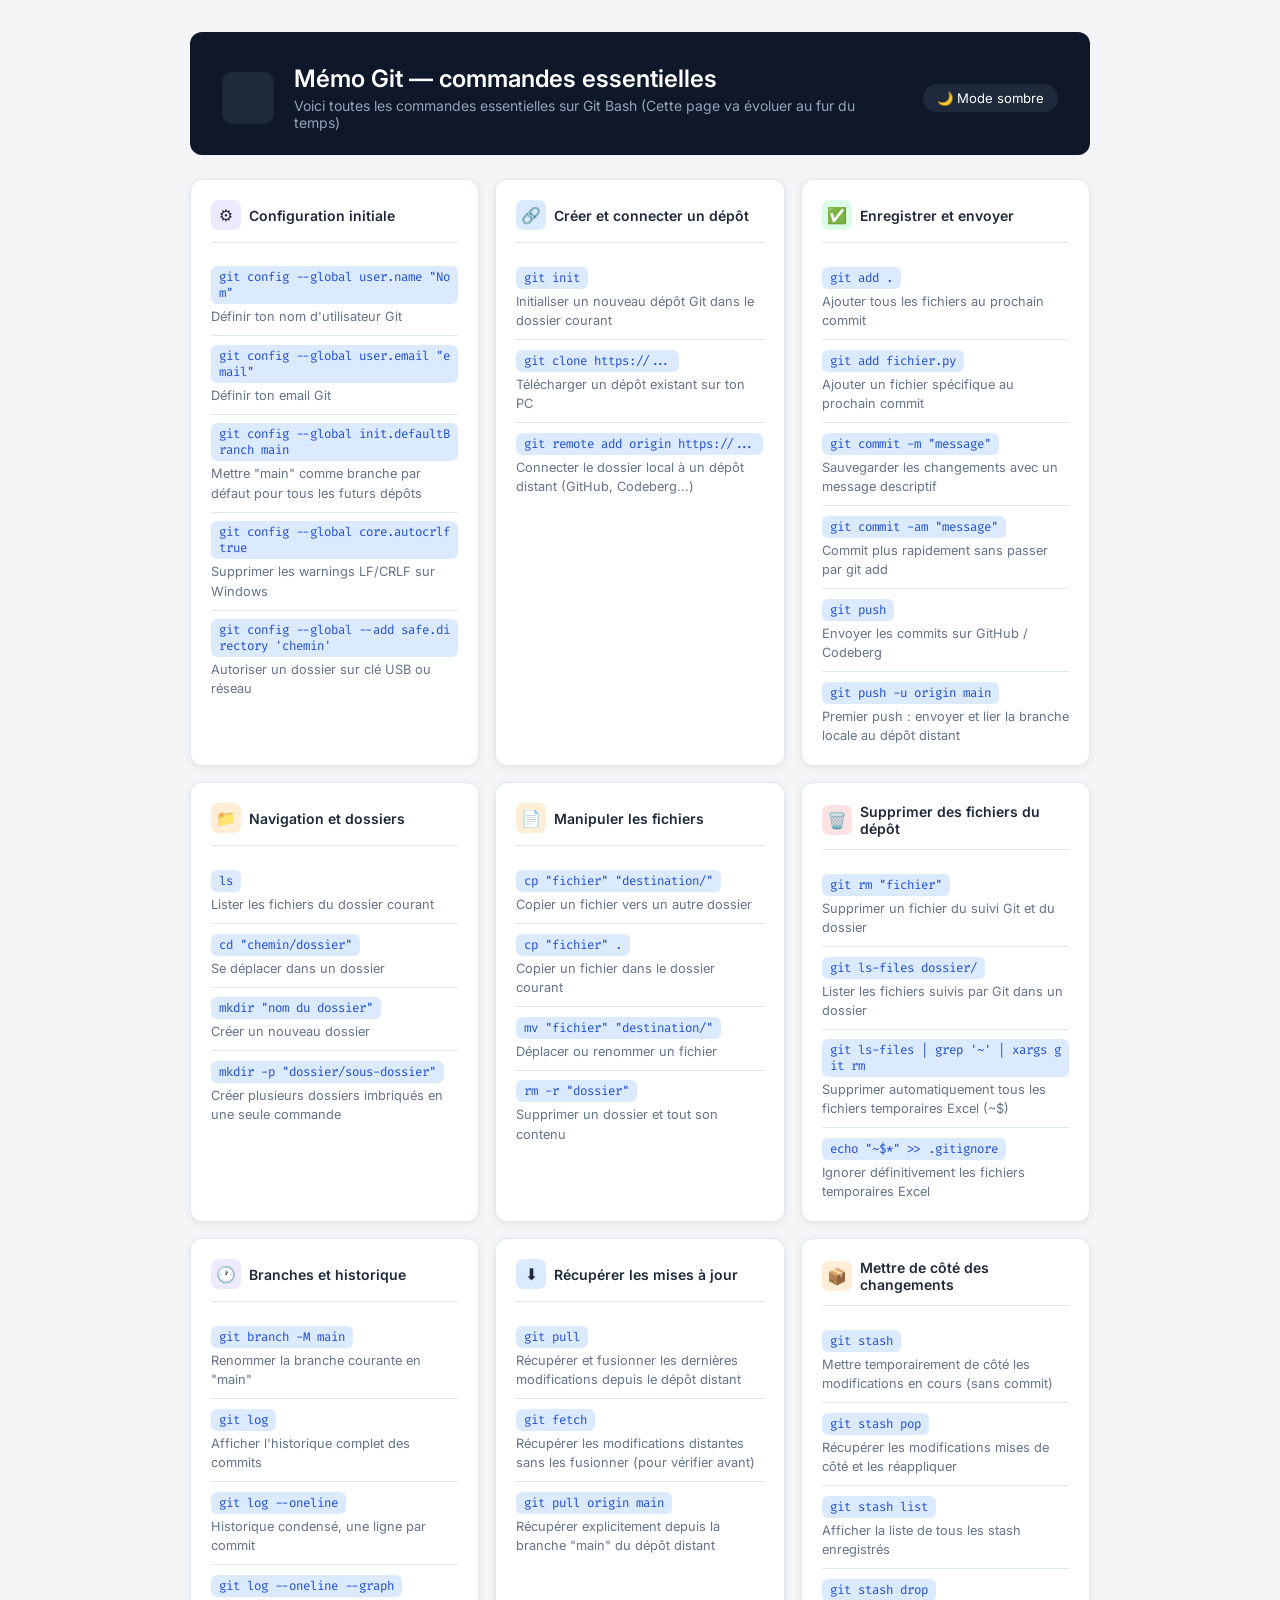
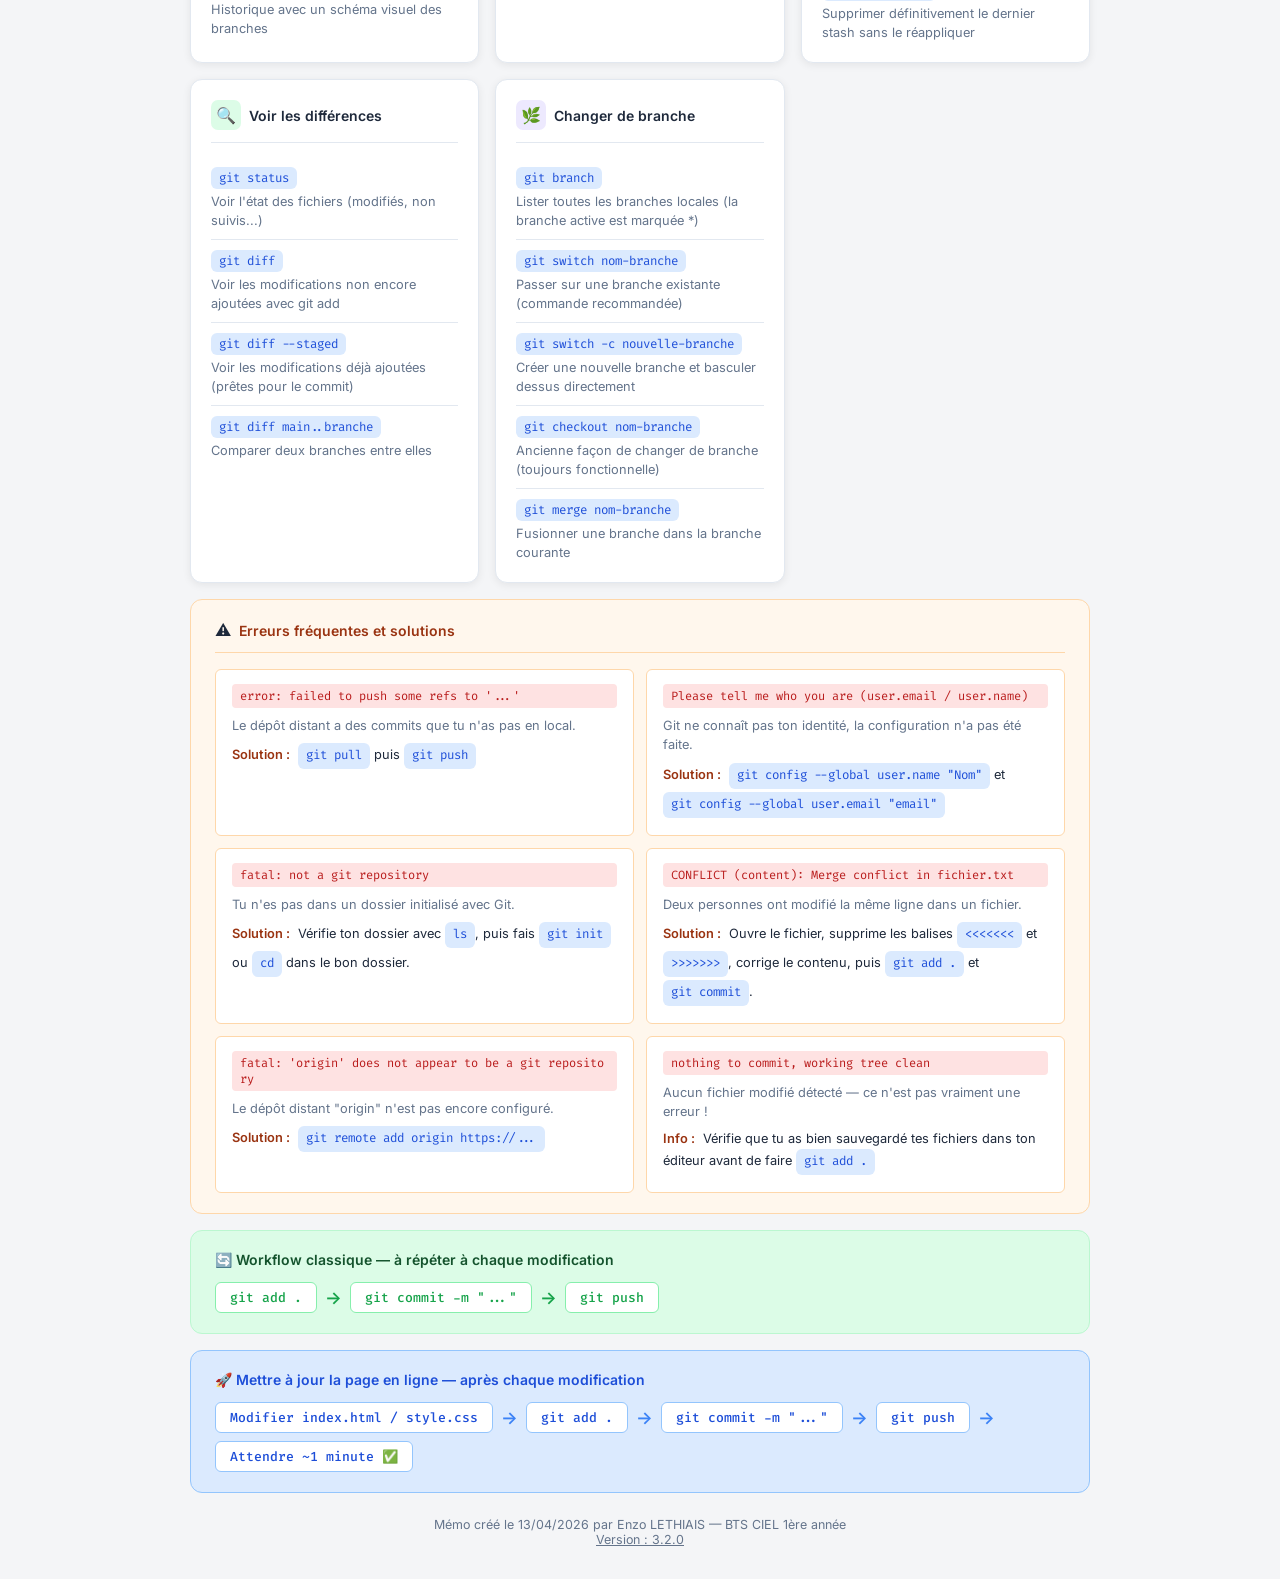
==== Dark mode incorporé/index.html @ e417e3c8 "Ajout du Dar mode et correction du bug d'affichage" ====
<!DOCTYPE html>
<html lang="fr">
<head>
  <meta charset="UTF-8" />
  <meta name="viewport" content="width=device-width, initial-scale=1.0" />
  <title>Mémo Git — Commandes essentielles</title>
  <link rel="stylesheet" href="style.css" />
  <link href="https://fonts.googleapis.com/css2?family=Inter:wght@400;600&family=Fira+Code&display=swap" rel="stylesheet">
</head>
<body>

<div class="container">

  <!-- ======================================================
      HEADER
  ======================================================= -->
  <header class="header">
    <div class="header-icon">⚙️</div>
    <div class="header-text">
      <h1>Mémo Git — commandes essentielles</h1>
      <p> Voici toutes les commandes essentielles sur Git Bash (Cette page va évoluer au fur du temps)</p>
    </div>
    <button class="dark-toggle" id="darkToggle" onclick="toggleDark()">🌙 Mode sombre</button>
  </header>


  <!-- ======================================================
       GRILLE DE CARTES
  ======================================================= -->
  <div class="grid">


    <!-- CARTE 1 : Configuration -->
    <div class="card">
      <div class="card-header">
        <div class="card-icon purple">⚙️</div>
        <h2>Configuration initiale</h2>
      </div>

      <div class="cmd-row">
        <span class="cmd">git config --global user.name "Nom"</span>
        <div class="desc">Définir ton nom d'utilisateur Git</div>
      </div>

      <div class="cmd-row">
        <span class="cmd">git config --global user.email "email"</span>
        <div class="desc">Définir ton email Git</div>
      </div>

      <div class="cmd-row">
        <span class="cmd">git config --global init.defaultBranch main</span>
        <div class="desc">Mettre "main" comme branche par défaut pour tous les futurs dépôts</div>
      </div>

      <div class="cmd-row">
        <span class="cmd">git config --global core.autocrlf true</span>
        <div class="desc">Supprimer les warnings LF/CRLF sur Windows</div>
      </div>

      <div class="cmd-row">
        <span class="cmd">git config --global --add safe.directory 'chemin'</span>
        <div class="desc">Autoriser un dossier sur clé USB ou réseau</div>
      </div>
    </div>


    <!-- CARTE 2 : Créer et connecter -->
    <div class="card">
      <div class="card-header">
        <div class="card-icon blue">🔗</div>
        <h2>Créer et connecter un dépôt</h2>
      </div>

      <div class="cmd-row">
        <span class="cmd">git init</span>
        <div class="desc">Initialiser un nouveau dépôt Git dans le dossier courant</div>
      </div>

      <div class="cmd-row">
        <span class="cmd">git clone https://...</span>
        <div class="desc">Télécharger un dépôt existant sur ton PC</div>
      </div>

      <div class="cmd-row">
        <span class="cmd">git remote add origin https://...</span>
        <div class="desc">Connecter le dossier local à un dépôt distant (GitHub, Codeberg...)</div>
      </div>
    </div>


    <!-- CARTE 3 : Enregistrer et envoyer -->
    <div class="card">
      <div class="card-header">
        <div class="card-icon green">✅</div>
        <h2>Enregistrer et envoyer</h2>
      </div>

      <div class="cmd-row">
        <span class="cmd">git add .</span>
        <div class="desc">Ajouter tous les fichiers au prochain commit</div>
      </div>

      <div class="cmd-row">
        <span class="cmd">git add fichier.py</span>
        <div class="desc">Ajouter un fichier spécifique au prochain commit</div>
      </div>

      <div class="cmd-row">
        <span class="cmd">git commit -m "message"</span>
        <div class="desc">Sauvegarder les changements avec un message descriptif</div>
      </div>

    <div class="cmd-row">
      <span class="cmd"> git commit -am "message"</span>
      <div class="desc"> Commit plus rapidement sans passer par git add</div>
    </div>

      <div class="cmd-row">
        <span class="cmd">git push</span>
        <div class="desc">Envoyer les commits sur GitHub / Codeberg</div>
      </div>

      <div class="cmd-row">
        <span class="cmd">git push -u origin main</span>
        <div class="desc">Premier push : envoyer et lier la branche locale au dépôt distant</div>
      </div>
    </div>


    <!-- CARTE 4 : Navigation et dossiers -->
    <div class="card">
  <div class="card-header">
    <div class="card-icon orange">📁</div>
    <h2>Navigation et dossiers</h2>
  </div>

  <div class="cmd-row">
    <span class="cmd">ls</span>
    <div class="desc">Lister les fichiers du dossier courant</div>
  </div>

  <div class="cmd-row">
    <span class="cmd">cd "chemin/dossier"</span>
    <div class="desc">Se déplacer dans un dossier</div>
  </div>

  <div class="cmd-row">
    <span class="cmd">mkdir "nom du dossier"</span>
    <div class="desc">Créer un nouveau dossier</div>
  </div>

  <div class="cmd-row">
    <span class="cmd">mkdir -p "dossier/sous-dossier"</span>
    <div class="desc">Créer plusieurs dossiers imbriqués en une seule commande</div>
  </div>
</div>


    <!-- CARTE 5 : Manipuler les dossier -->    
    <div class="card">
  <div class="card-header">
    <div class="card-icon orange">📄</div>
    <h2>Manipuler les fichiers</h2>
  </div>

  <div class="cmd-row">
    <span class="cmd">cp "fichier" "destination/"</span>
    <div class="desc">Copier un fichier vers un autre dossier</div>
  </div>

  <div class="cmd-row">
    <span class="cmd">cp "fichier" .</span>
    <div class="desc">Copier un fichier dans le dossier courant</div>
  </div>

  <div class="cmd-row">
    <span class="cmd">mv "fichier" "destination/"</span>
    <div class="desc">Déplacer ou renommer un fichier</div>
  </div>

  <div class="cmd-row">
    <span class="cmd">rm -r "dossier"</span>
    <div class="desc">Supprimer un dossier et tout son contenu</div>
  </div>
</div>


    <!-- CARTE 6 : Supprimer des fichiers -->
    <div class="card">
      <div class="card-header">
        <div class="card-icon red">🗑️</div>
        <h2>Supprimer des fichiers du dépôt</h2>
      </div>

      <div class="cmd-row">
        <span class="cmd">git rm "fichier"</span>
        <div class="desc">Supprimer un fichier du suivi Git et du dossier</div>
      </div>

      <div class="cmd-row">
        <span class="cmd">git ls-files dossier/</span>
        <div class="desc">Lister les fichiers suivis par Git dans un dossier</div>
      </div>

      <div class="cmd-row">
        <span class="cmd">git ls-files | grep '~' | xargs git rm</span>
        <div class="desc">Supprimer automatiquement tous les fichiers temporaires Excel (~$)</div>
      </div>

      <div class="cmd-row">
        <span class="cmd">echo "~$*" >> .gitignore</span>
        <div class="desc">Ignorer définitivement les fichiers temporaires Excel</div>
      </div>
    </div>


    <!-- CARTE 7 : Branches et historique -->
    <div class="card">
      <div class="card-header">
        <div class="card-icon purple">🕐</div>
        <h2>Branches et historique</h2>
      </div>

      <div class="cmd-row">
        <span class="cmd">git branch -M main</span>
        <div class="desc">Renommer la branche courante en "main"</div>
      </div>

      <div class="cmd-row">
        <span class="cmd">git log</span>
        <div class="desc">Afficher l'historique complet des commits</div>
      </div>

      <div class="cmd-row">
        <span class="cmd">git log --oneline</span>
        <div class="desc">Historique condensé, une ligne par commit</div>
      </div>

      <div class="cmd-row">
        <span class="cmd">git log --oneline --graph</span>
        <div class="desc">Historique avec un schéma visuel des branches</div>
      </div>
    </div>


    <!-- CARTE 8 : Récupérer les mises à jour -->
    <div class="card">
      <div class="card-header">
        <div class="card-icon blue">⬇️</div>
        <h2>Récupérer les mises à jour</h2>
      </div>

      <div class="cmd-row">
        <span class="cmd">git pull</span>
        <div class="desc">Récupérer et fusionner les dernières modifications depuis le dépôt distant</div>
      </div>

      <div class="cmd-row">
        <span class="cmd">git fetch</span>
        <div class="desc">Récupérer les modifications distantes sans les fusionner (pour vérifier avant)</div>
      </div>

      <div class="cmd-row">
        <span class="cmd">git pull origin main</span>
        <div class="desc">Récupérer explicitement depuis la branche "main" du dépôt distant</div>
      </div>
    </div>


    <!-- CARTE 10 : Mettre de côté des changements -->
    <div class="card">
      <div class="card-header">
        <div class="card-icon orange">📦</div>
        <h2>Mettre de côté des changements</h2>
      </div>

      <div class="cmd-row">
        <span class="cmd">git stash</span>
        <div class="desc">Mettre temporairement de côté les modifications en cours (sans commit)</div>
      </div>

      <div class="cmd-row">
        <span class="cmd">git stash pop</span>
        <div class="desc">Récupérer les modifications mises de côté et les réappliquer</div>
      </div>

      <div class="cmd-row">
        <span class="cmd">git stash list</span>
        <div class="desc">Afficher la liste de tous les stash enregistrés</div>
      </div>

      <div class="cmd-row">
        <span class="cmd">git stash drop</span>
        <div class="desc">Supprimer définitivement le dernier stash sans le réappliquer</div>
      </div>
    </div>


    <!-- CARTE 11 : Voir les différences -->
    <div class="card">
      <div class="card-header">
        <div class="card-icon green">🔍</div>
        <h2>Voir les différences</h2>
      </div>

      <div class="cmd-row">
        <span class="cmd">git status</span>
        <div class="desc">Voir l'état des fichiers (modifiés, non suivis...)</div>
      </div>

      <div class="cmd-row">
        <span class="cmd">git diff</span>
        <div class="desc">Voir les modifications non encore ajoutées avec git add</div>
      </div>

      <div class="cmd-row">
        <span class="cmd">git diff --staged</span>
        <div class="desc">Voir les modifications déjà ajoutées (prêtes pour le commit)</div>
      </div>

      <div class="cmd-row">
        <span class="cmd">git diff main..branche</span>
        <div class="desc">Comparer deux branches entre elles</div>
      </div>
    </div>


    <!-- CARTE 12 : Changer de branche -->
    <div class="card">
      <div class="card-header">
        <div class="card-icon purple">🌿</div>
        <h2>Changer de branche</h2>
      </div>

      <div class="cmd-row">
        <span class="cmd">git branch</span>
        <div class="desc">Lister toutes les branches locales (la branche active est marquée *)</div>
      </div>

      <div class="cmd-row">
        <span class="cmd">git switch nom-branche</span>
        <div class="desc">Passer sur une branche existante (commande recommandée)</div>
      </div>

      <div class="cmd-row">
        <span class="cmd">git switch -c nouvelle-branche</span>
        <div class="desc">Créer une nouvelle branche et basculer dessus directement</div>
      </div>

      <div class="cmd-row">
        <span class="cmd">git checkout nom-branche</span>
        <div class="desc">Ancienne façon de changer de branche (toujours fonctionnelle)</div>
      </div>

      <div class="cmd-row">
        <span class="cmd">git merge nom-branche</span>
        <div class="desc">Fusionner une branche dans la branche courante</div>
      </div>
    </div>
  </div><!-- fin .grid -->


  <!-- ======================================================
       ERREURS FRÉQUENTES
  ======================================================= -->
  <div class="errors-section">
    <div class="errors-header">
      <span>⚠️</span>
      <h3>Erreurs fréquentes et solutions</h3>
    </div>

    <div class="errors-grid">

      <div class="error-card">
        <div class="error-msg">error: failed to push some refs to '...'</div>
        <div class="error-cause">Le dépôt distant a des commits que tu n'as pas en local.</div>
        <div class="error-fix">
          <span class="fix-label">Solution :</span>
          <span class="cmd">git pull</span> puis <span class="cmd">git push</span>
        </div>
      </div>

      <div class="error-card">
        <div class="error-msg">Please tell me who you are (user.email / user.name)</div>
        <div class="error-cause">Git ne connaît pas ton identité, la configuration n'a pas été faite.</div>
        <div class="error-fix">
          <span class="fix-label">Solution :</span>
          <span class="cmd">git config --global user.name "Nom"</span> et <span class="cmd">git config --global user.email "email"</span>
        </div>
      </div>

      <div class="error-card">
        <div class="error-msg">fatal: not a git repository</div>
        <div class="error-cause">Tu n'es pas dans un dossier initialisé avec Git.</div>
        <div class="error-fix">
          <span class="fix-label">Solution :</span>
          Vérifie ton dossier avec <span class="cmd">ls</span>, puis fais <span class="cmd">git init</span> ou <span class="cmd">cd</span> dans le bon dossier.
        </div>
      </div>

      <div class="error-card">
        <div class="error-msg">CONFLICT (content): Merge conflict in fichier.txt</div>
        <div class="error-cause">Deux personnes ont modifié la même ligne dans un fichier.</div>
        <div class="error-fix">
          <span class="fix-label">Solution :</span>
          Ouvre le fichier, supprime les balises <span class="cmd">&lt;&lt;&lt;&lt;&lt;&lt;&lt;</span> et <span class="cmd">&gt;&gt;&gt;&gt;&gt;&gt;&gt;</span>, corrige le contenu, puis <span class="cmd">git add .</span> et <span class="cmd">git commit</span>.
        </div>
      </div>

      <div class="error-card">
        <div class="error-msg">fatal: 'origin' does not appear to be a git repository</div>
        <div class="error-cause">Le dépôt distant "origin" n'est pas encore configuré.</div>
        <div class="error-fix">
          <span class="fix-label">Solution :</span>
          <span class="cmd">git remote add origin https://...</span>
        </div>
      </div>

      <div class="error-card">
        <div class="error-msg">nothing to commit, working tree clean</div>
        <div class="error-cause">Aucun fichier modifié détecté — ce n'est pas vraiment une erreur !</div>
        <div class="error-fix">
          <span class="fix-label">Info :</span>
          Vérifie que tu as bien sauvegardé tes fichiers dans ton éditeur avant de faire <span class="cmd">git add .</span>
        </div>
      </div>

    </div>
  </div>


  <!-- ======================================================
       WORKFLOW
  ======================================================= -->
  <div class="workflow">
    <h3>🔄 Workflow classique — à répéter à chaque modification</h3>
    <div class="workflow-steps">
      <span class="step">git add .</span>
      <span class="arrow">→</span>
      <span class="step">git commit -m "..."</span>
      <span class="arrow">→</span>
      <span class="step">git push</span>
    </div>
  </div>


  <!-- ======================================================
       WORKFLOW MISE EN LIGNE
  ======================================================= -->
  <div class="workflow workflow-deploy">
    <h3>🚀 Mettre à jour la page en ligne — après chaque modification</h3>
    <div class="workflow-steps">
      <span class="step">Modifier index.html / style.css</span>
      <span class="arrow">→</span>
      <span class="step">git add .</span>
      <span class="arrow">→</span>
      <span class="step">git commit -m "..."</span>
      <span class="arrow">→</span>
      <span class="step">git push</span>
      <span class="arrow">→</span>
      <span class="step">Attendre ~1 minute ✅</span>
    </div>
  </div>


  <!-- ======================================================
       FOOTER 
  ======================================================= -->
  <div class="footer">
    Mémo créé le 13/04/2026 par Enzo LETHIAIS — BTS CIEL 1ère année<br>
    <u> Version : 3.2.0 </u>
  </div>

</div>

<script data-goatcounter="https://aidegitbash.goatcounter.com/count"
        async src="//gc.zgo.at/count.js"></script>

<script src="script.js"></script>
</body>
</html>
---- Dark mode incorporé/style.css ----
/* ============================================================
   MÉMO GIT — style.css
   ============================================================ */

/* ---- VARIABLES GLOBALES ---------------------------------- */
:root {
  --bg-page:        #f4f5f7;                      /* couleur de fond de la page */
  --bg-card:        #ffffff;                      /* fond des cartes */
  --bg-header:      #0f172a;                      /* fond du header en haut */
  --accent:         #3b82f6;                      /* couleur principale (bleu) */
  --accent-light:   #dbeafe;                      /* fond clair pour les badges de commande */
  --accent-text:    #1d4ed8;                      /* texte des commandes */
  --green:          #16a34a;                      /* couleur section "workflow" */
  --green-light:    #dcfce7;
  --green-text:     #14532d;
  --border:         #e2e8f0;                      /* couleur des bordures */
  --text-main:      #1e293b;                      /* texte principal */
  --text-muted:     #64748b;                      /* texte secondaire */
  --font-main: 'Inter', system-ui, sans-serif;      /* police principale */
  --font-code: 'Fira Code', 'Consolas', monospace;  /* police des commandes */
  --radius-card:    12px;
  --radius-cmd:     6px;
  --shadow-card:    0 2px 8px rgba(0,0,0,0.07);
}

/* ---- MODE SOMBRE ----------------------------------------- */
body.dark {
  --bg-page:      #0f172a;
  --bg-card:      #1e293b;
  --bg-header:    #020617;
  --accent-light: #1e3a5f;
  --accent-text:  #93c5fd;
  --green-light:  #052e16;
  --green-text:   #86efac;
  --border:       #334155;
  --text-main:    #e2e8f0;
  --text-muted:   #94a3b8;
  --shadow-card:  0 2px 8px rgba(0,0,0,0.3);
}

body.dark .errors-section {
  background: #1c1208;
  border-color: #78350f;
}
body.dark .errors-header { border-color: #78350f; }
body.dark .errors-header h3 { color: #fdba74; }
body.dark .error-card { background: #1e293b; border-color: #78350f; }
body.dark .error-msg { background: #3b0f0f; color: #fca5a5; }
body.dark .fix-label { color: #fdba74; }
body.dark .workflow { border-color: #166534; }
body.dark .step { background: #1e293b; }
body.dark .workflow-deploy { background: #0c1a2e; border-color: #1e40af; }
body.dark .workflow-deploy h3 { color: #93c5fd; }
body.dark .workflow-deploy .step { background: #1e293b; color: #93c5fd; border-color: #1e40af; }
body.dark .workflow-deploy .arrow { color: #3b82f6; }

/* ---- BOUTON TOGGLE DARK MODE ----------------------------- */
.dark-toggle {
  background: #1e293b;
  border: none;
  border-radius: 20px;
  padding: 6px 14px;
  color: #ffffff;
  font-size: 0.82rem;
  font-family: var(--font-main);
  cursor: pointer;
  display: flex;
  align-items: center;
  gap: 6px;
  margin-left: auto;
  flex-shrink: 0;
  transition: background 0.2s;
}
.dark-toggle:hover { background: #334155; }

/* ---- RESET DE BASE --------------------------------------- */
*, *::before, *::after {
  box-sizing: border-box;
  margin: 0;
  padding: 0;
}

/* ---- PAGE GLOBALE ---------------------------------------- */
body {
  font-family: var(--font-main);
  background: var(--bg-page);
  color: var(--text-main);
  min-height: 100vh;
  padding: 2rem 1rem;
}

/* ---- CONTENEUR CENTRÉ ------------------------------------ */
.container {
  max-width: 900px;
  margin: 0 auto;
}

/* ---- HEADER ---------------------------------------------- */
.header {
  background: var(--bg-header);
  border-radius: var(--radius-card);
  padding: 2rem 2rem 1.5rem;
  margin-bottom: 1.5rem;
  display: flex;
  align-items: center;
  gap: 1.25rem;
}

/* Icône Git dans le header */
.header-icon {
  width: 52px;
  height: 52px;
  border-radius: 10px;
  background: #1e293b;
  display: flex;
  align-items: center;
  justify-content: center;
  flex-shrink: 0;
  font-size: 28px;
}

.header-text h1 {
  font-size: 1.5rem;
  font-weight: 600;
  color: #ffffff;
  margin-bottom: 4px;
}

.header-text p {
  font-size: 0.875rem;
  color: #94a3b8;
}

/* ---- GRILLE DE CARTES ------------------------------------ */
.grid {
  display: grid;
  grid-template-columns: repeat(auto-fit, minmax(260px, 1fr));
  gap: 1rem;
  margin-bottom: 1rem;
}

/* ---- CARTE ----------------------------------------------- */
.card {
  background: var(--bg-card);
  border: 1px solid var(--border);
  border-radius: var(--radius-card);
  padding: 1.25rem;
  box-shadow: var(--shadow-card);
}

/* En-tête d'une carte */
.card-header {
  display: flex;
  align-items: center;
  gap: 8px;
  margin-bottom: 0.875rem;
  padding-bottom: 0.75rem;
  border-bottom: 1px solid var(--border);
}

/* Icône colorée dans l'en-tête de carte */
.card-icon {
  width: 30px;
  height: 30px;
  border-radius: 7px;
  display: flex;
  align-items: center;
  justify-content: center;
  font-size: 16px;
  flex-shrink: 0;
}

/* Couleurs des icônes par catégorie — modifier ici pour changer */
.card-icon.blue   { background: #dbeafe; }
.card-icon.purple { background: #ede9fe; }
.card-icon.green  { background: #dcfce7; }
.card-icon.orange { background: #ffedd5; }
.card-icon.red    { background: #fee2e2; }

.card-header h2 {
  font-size: 0.875rem;
  font-weight: 600;
  color: var(--text-main);
}

/* ---- LIGNE DE COMMANDE ----------------------------------- */
.cmd-row {
  padding: 0.55rem 0;
  border-bottom: 1px solid var(--border);
}

/* Supprime la bordure sur la dernière ligne */
.cmd-row:last-child {
  border-bottom: none;
  padding-bottom: 0;
}

/* Badge de la commande */
.cmd {
  font-family: var(--font-code);
  font-size: 0.78rem;
  color: var(--accent-text);
  background: var(--accent-light);
  padding: 3px 8px;
  border-radius: var(--radius-cmd);
  display: inline-block;
  margin-bottom: 3px;
  word-break: break-all;
}

/* Description de la commande */
.desc {
  font-size: 0.8rem;
  color: var(--text-muted);
  line-height: 1.5;
}

/* ---- BLOC WORKFLOW --------------------------------------- */
.workflow {
  background: var(--green-light);
  border: 1px solid #bbf7d0;
  border-radius: var(--radius-card);
  padding: 1.25rem 1.5rem;
  margin-top: 0.25rem;
}

.workflow h3 {
  font-size: 0.875rem;
  font-weight: 600;
  color: var(--green-text);
  margin-bottom: 0.875rem;
  display: flex;
  align-items: center;
  gap: 6px;
}

/* Étapes du workflow en ligne */
.workflow-steps {
  display: flex;
  align-items: center;
  flex-wrap: wrap;
  gap: 8px;
}

.step {
  font-family: var(--font-code);
  font-size: 0.82rem;
  background: #ffffff;
  color: var(--green);
  border: 1px solid #86efac;
  border-radius: 6px;
  padding: 6px 14px;
  font-weight: 500;
}

.arrow {
  color: var(--green);
  font-size: 1.1rem;
  font-weight: 600;
}

/* ---- SECTION ERREURS FRÉQUENTES ------------------------- */
.errors-section {
  background: #fff7ed;
  border: 1px solid #fed7aa;
  border-radius: var(--radius-card);
  padding: 1.25rem 1.5rem;
  margin-top: 1rem;
  margin-bottom: 1rem;
}

.errors-header {
  display: flex;
  align-items: center;
  gap: 8px;
  margin-bottom: 1rem;
  padding-bottom: 0.75rem;
  border-bottom: 1px solid #fed7aa;
}

.errors-header h3 {
  font-size: 0.875rem;
  font-weight: 600;
  color: #9a3412;
}

.errors-grid {
  display: grid;
  grid-template-columns: repeat(auto-fit, minmax(280px, 1fr));
  gap: 0.75rem;
}

/* Carte d'une erreur */
.error-card {
  background: #ffffff;
  border: 1px solid #fed7aa;
  border-radius: var(--radius-cmd);
  padding: 0.875rem 1rem;
}

/* Message d'erreur affiché en rouge */
.error-msg {
  font-family: var(--font-code);
  font-size: 0.75rem;
  color: #b91c1c;
  background: #fee2e2;
  padding: 4px 8px;
  border-radius: 4px;
  margin-bottom: 0.5rem;
  word-break: break-all;
}

/* Explication de la cause */
.error-cause {
  font-size: 0.8rem;
  color: var(--text-muted);
  margin-bottom: 0.5rem;
  line-height: 1.5;
}

/* Ligne de solution */
.error-fix {
  font-size: 0.8rem;
  color: var(--text-main);
  line-height: 1.6;
}

/* Label "Solution :"  */
.fix-label {
  font-weight: 600;
  color: #9a3412;
  margin-right: 4px;
}

/* ---- FOOTER ---------------------------------------------- */
.footer {
  text-align: center;
  margin-top: 1.5rem;
  font-size: 0.78rem;
  color: var(--text-muted);
}

.workflow-deploy {
  background: var(--accent-light);
  border-color: #93c5fd;
  margin-top: 1rem;
}

.workflow-deploy h3 {
  color: var(--accent-text);
}

.workflow-deploy .step {
  color: var(--accent-text);
  border-color: #93c5fd;
}

.workflow-deploy .arrow {
  color: var(--accent);
}
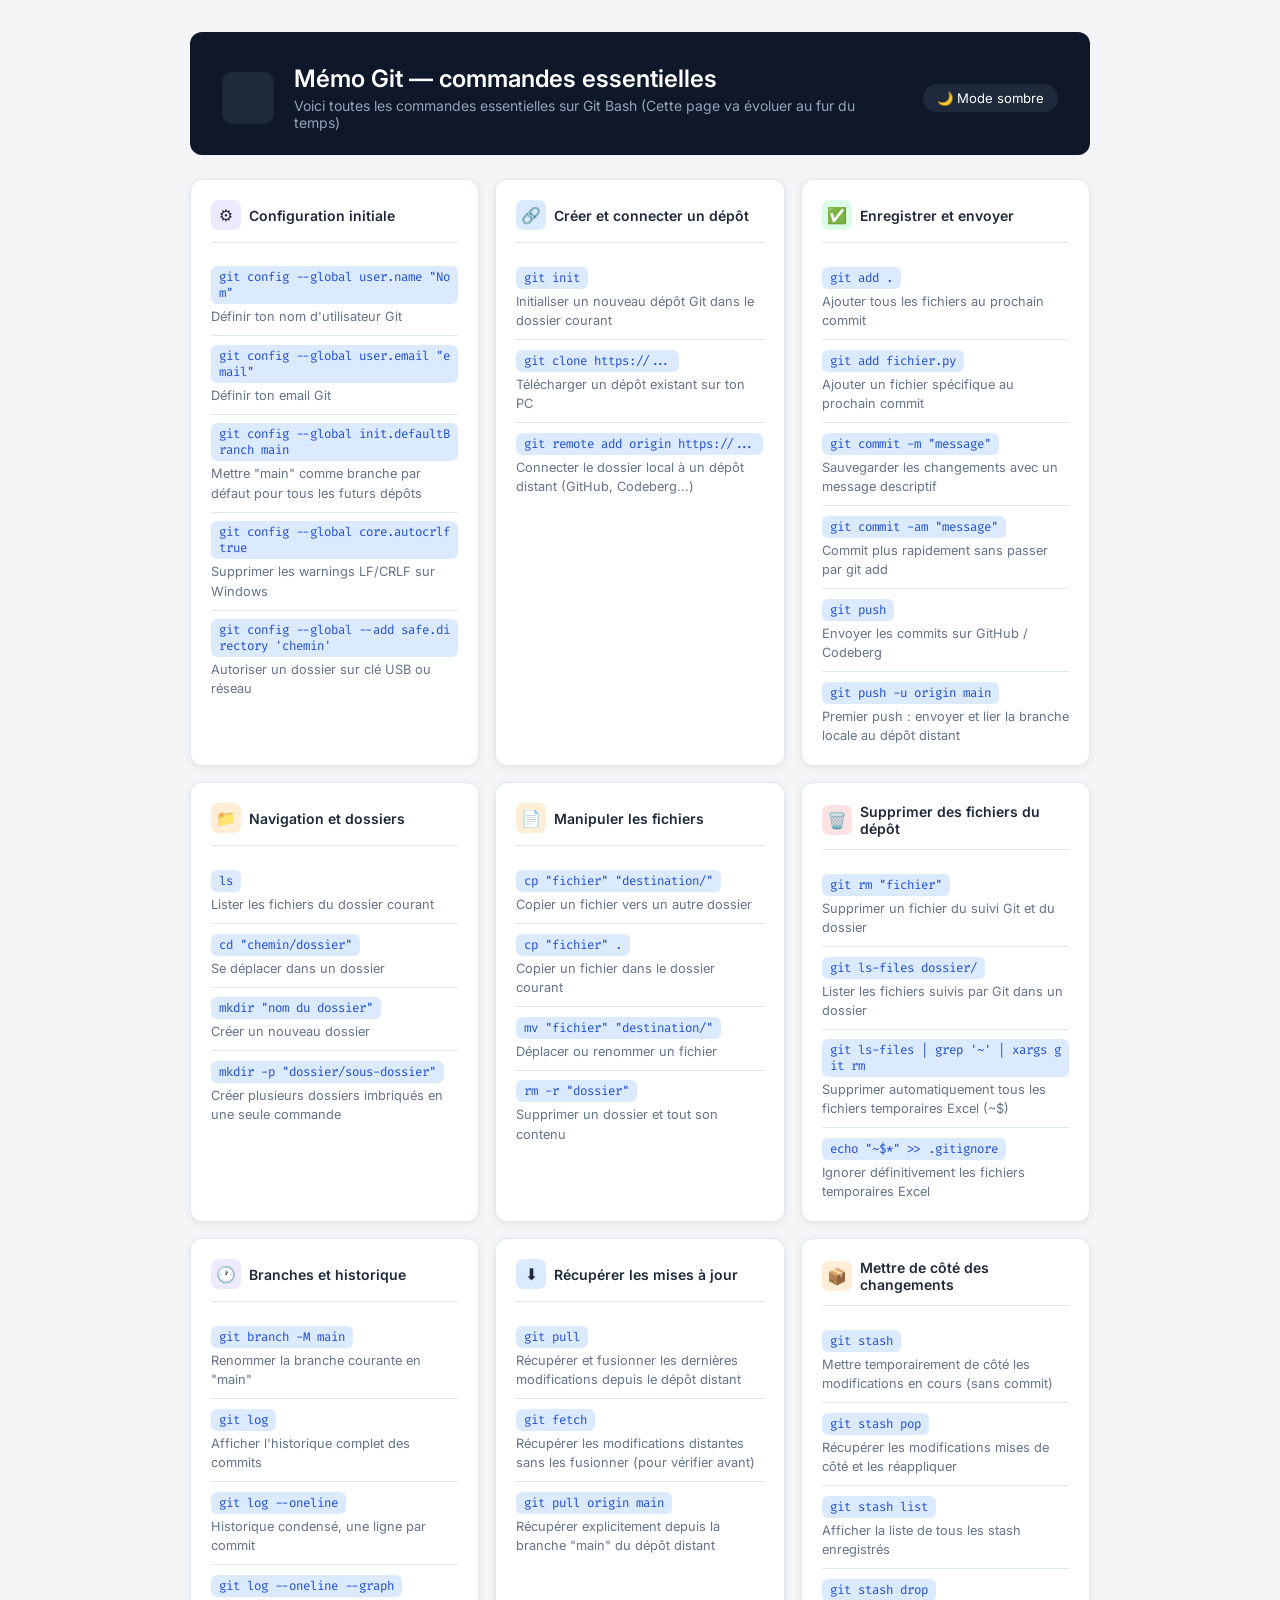
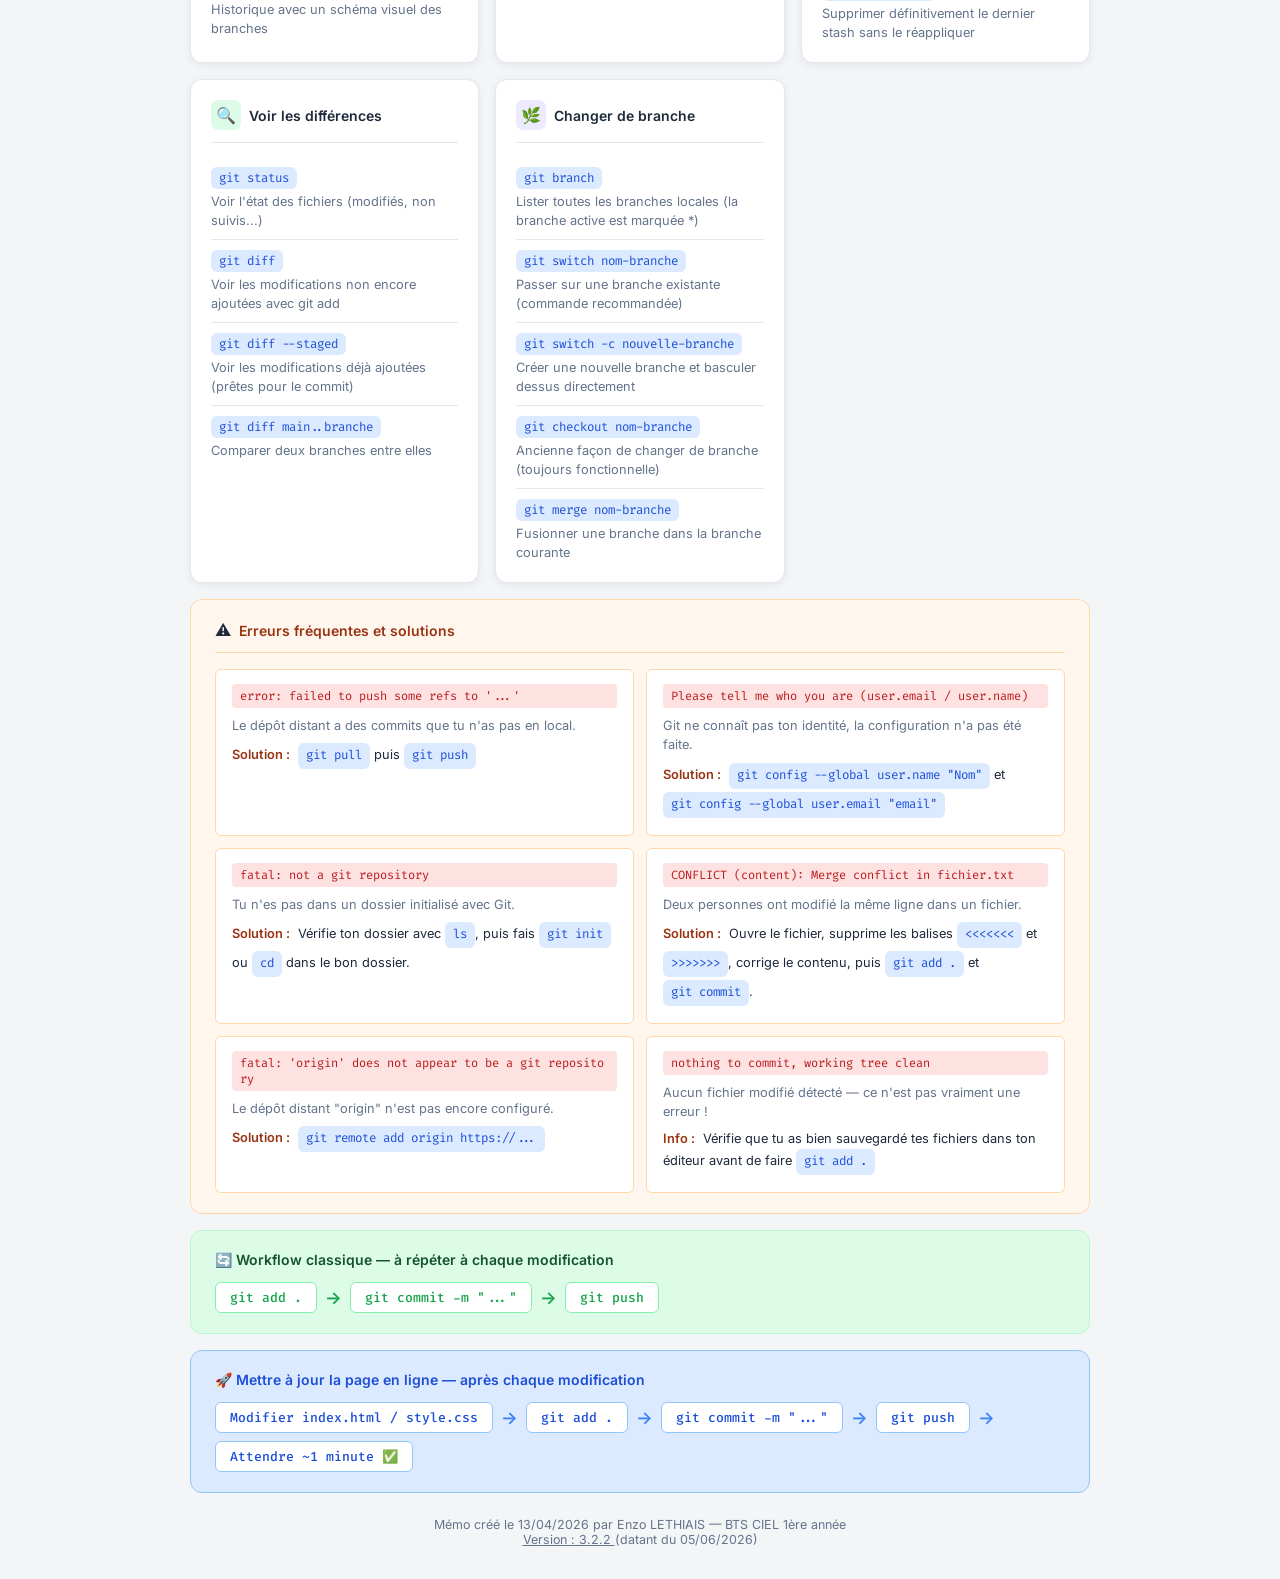
==== commit 751cf3e5: "version 3.2.2" ====
--- a/Dark mode incorporé/index.html
+++ b/Dark mode incorporé/index.html
@@ -468,7 +468,7 @@
   ======================================================= -->
   <div class="footer">
     Mémo créé le 13/04/2026 par Enzo LETHIAIS — BTS CIEL 1ère année<br>
-    <u> Version : 3.2.0 </u>
+    <u> Version : 3.2.2 </u> (datant du 05/06/2026)<br> 
   </div>
 
 </div>
--- a/Dark mode incorporé/style.css
+++ b/Dark mode incorporé/style.css
@@ -73,6 +73,21 @@
 }
 .dark-toggle:hover { background: #334155; }
 
+
+@media (max-width: 600px) {
+  .header {
+    flex-direction: column;
+    align-items: flex-start;
+  }
+
+  .dark-toggle {
+    margin-left: 0;
+    width: 100%;
+    justify-content: center;
+    margin-top: 0.75rem;
+  }
+}
+
 /* ---- RESET DE BASE --------------------------------------- */
 *, *::before, *::after {
   box-sizing: border-box;
@@ -357,4 +372,5 @@
 
 .workflow-deploy .arrow {
   color: var(--accent);
-}+}
+
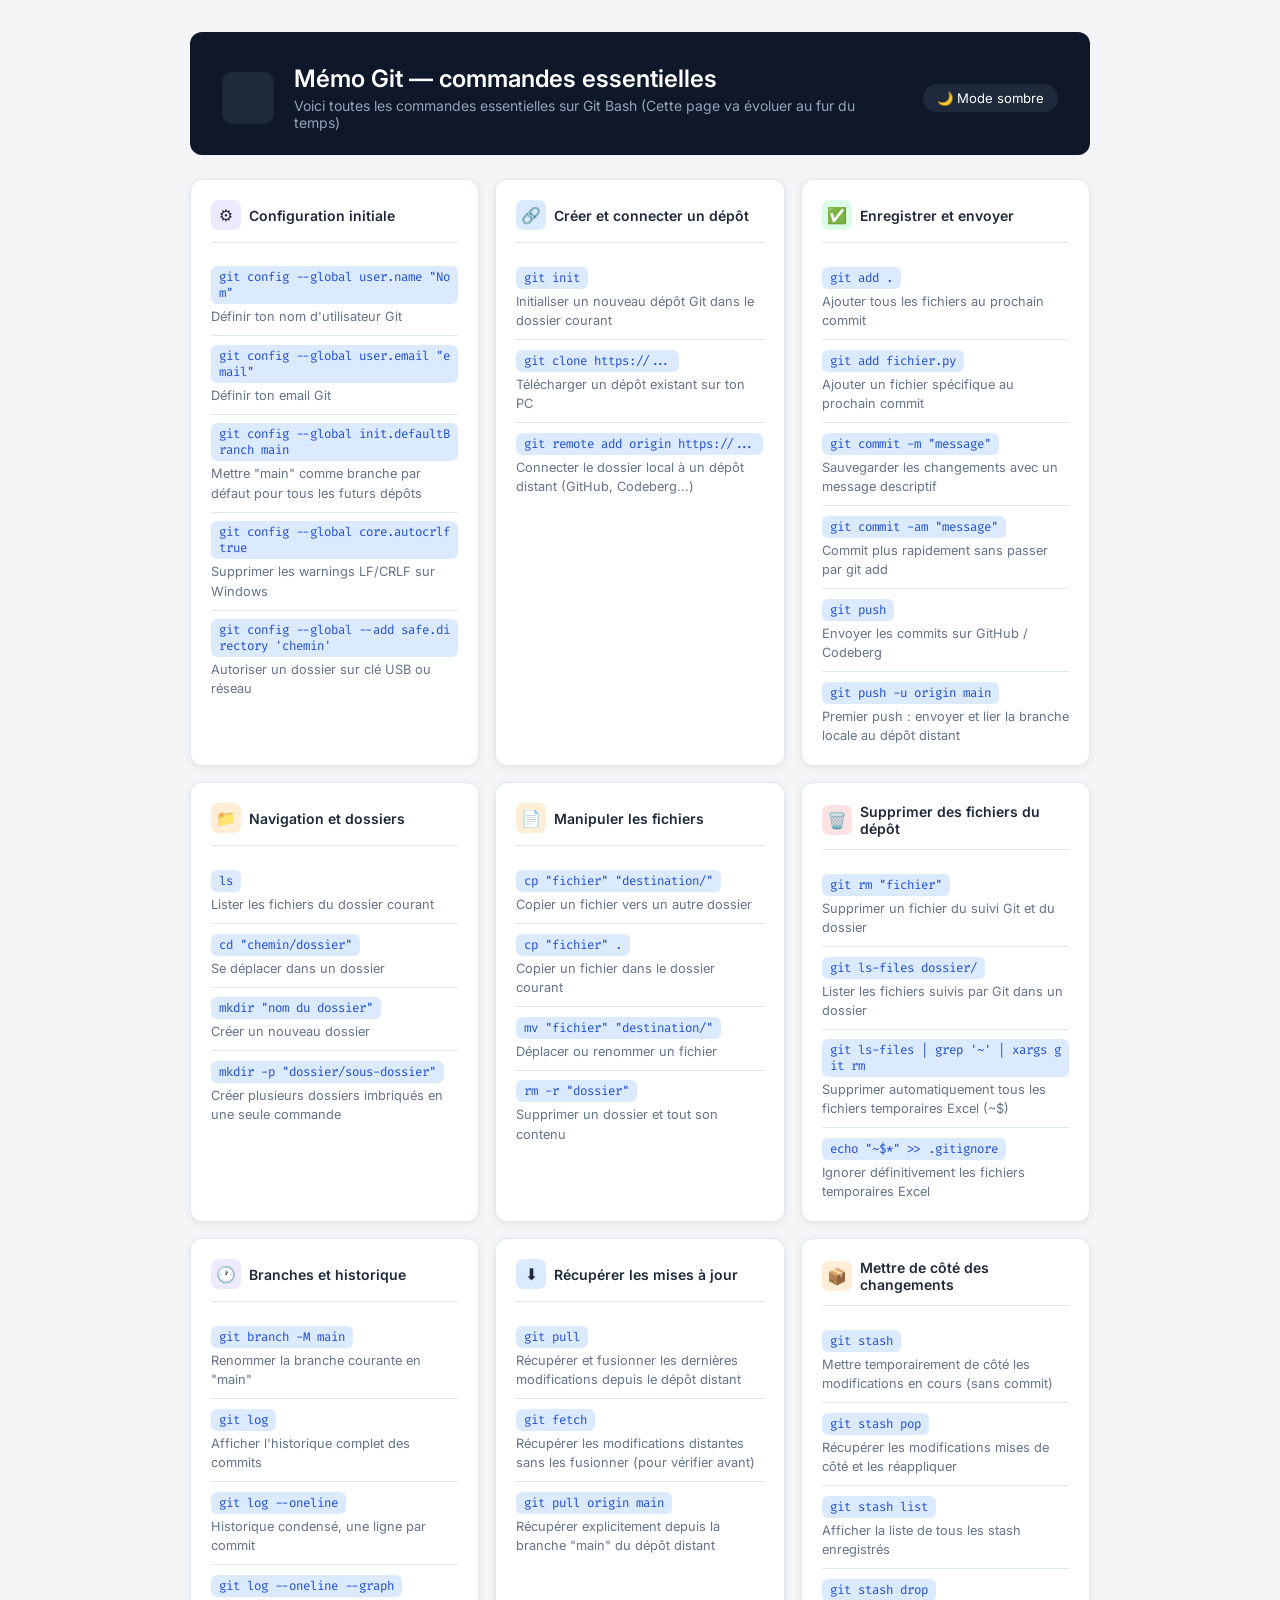
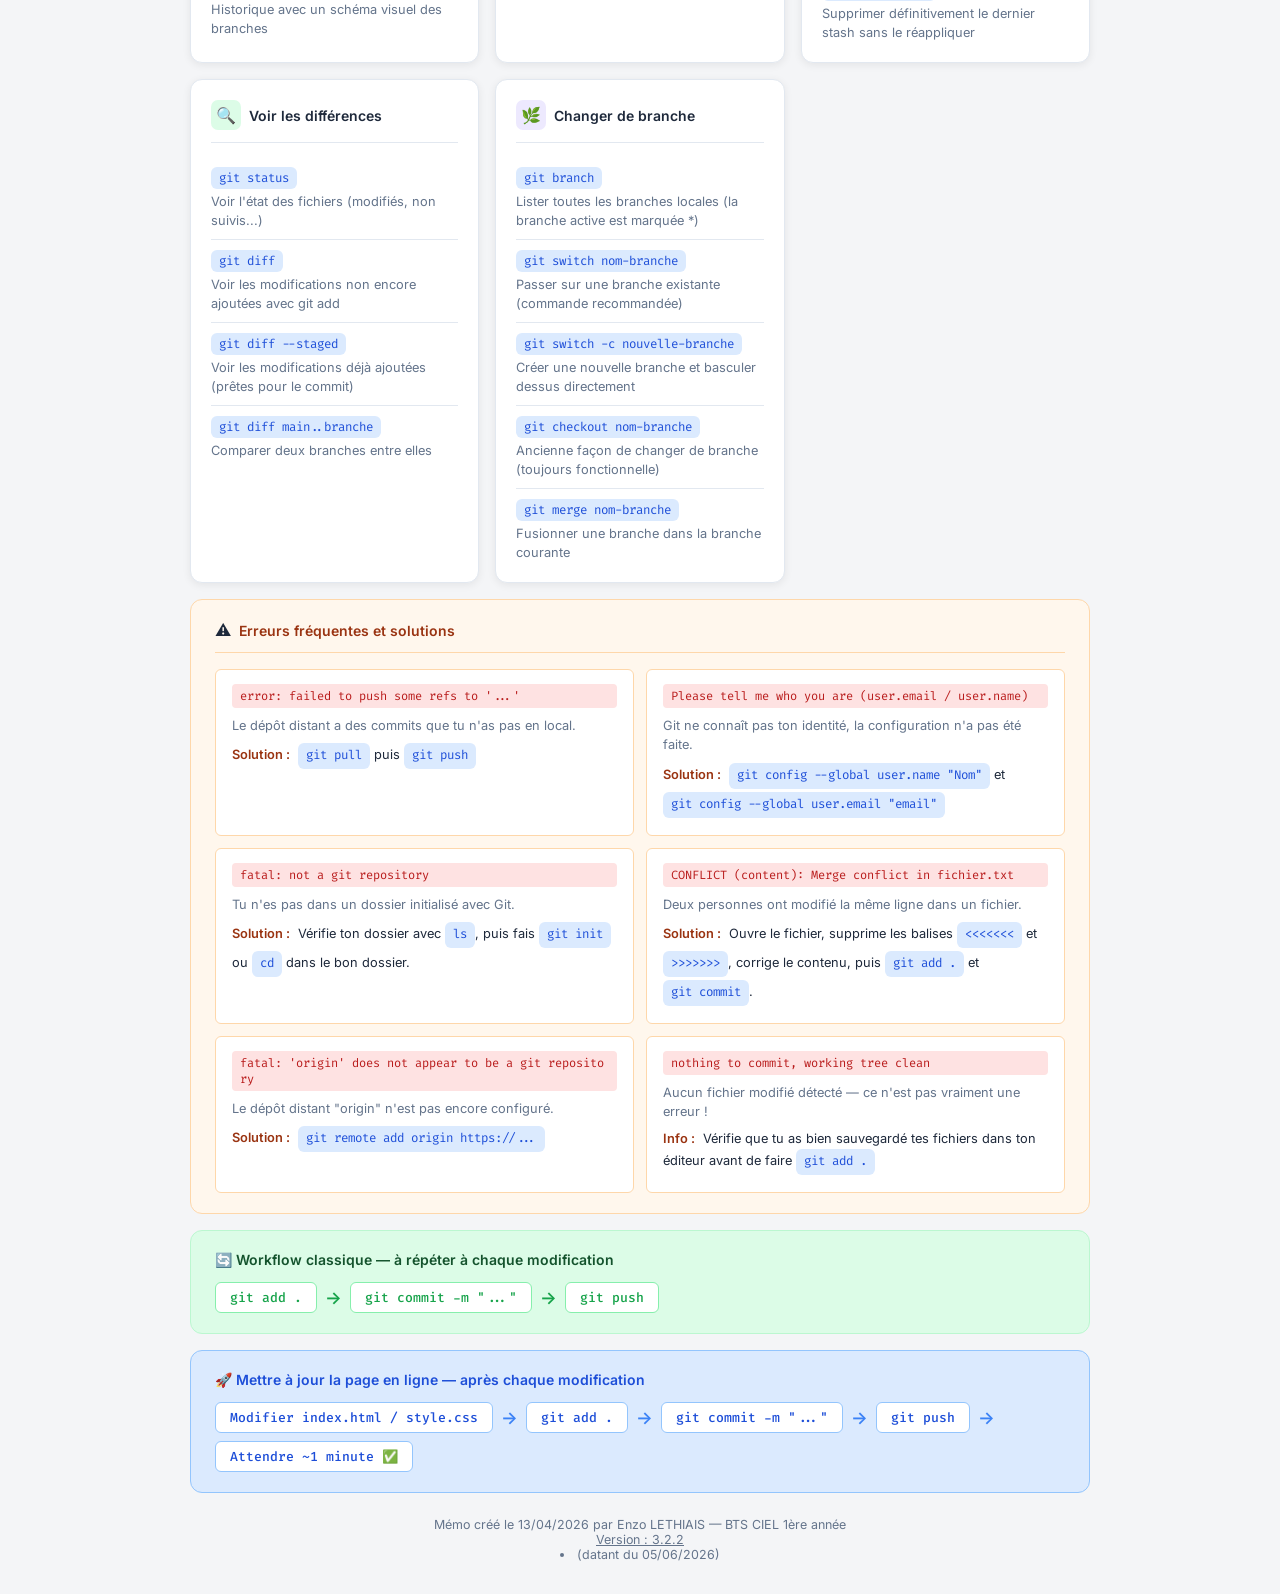
==== commit 55454dbf: "version 3.2.2" ====
--- a/Dark mode incorporé/index.html
+++ b/Dark mode incorporé/index.html
@@ -468,7 +468,7 @@
   ======================================================= -->
   <div class="footer">
     Mémo créé le 13/04/2026 par Enzo LETHIAIS — BTS CIEL 1ère année<br>
-    <u> Version : 3.2.2 </u> (datant du 05/06/2026)<br> 
+    <u> Version : 3.2.2 </u> <li>(datant du 05/06/2026)</li>
   </div>
 
 </div>
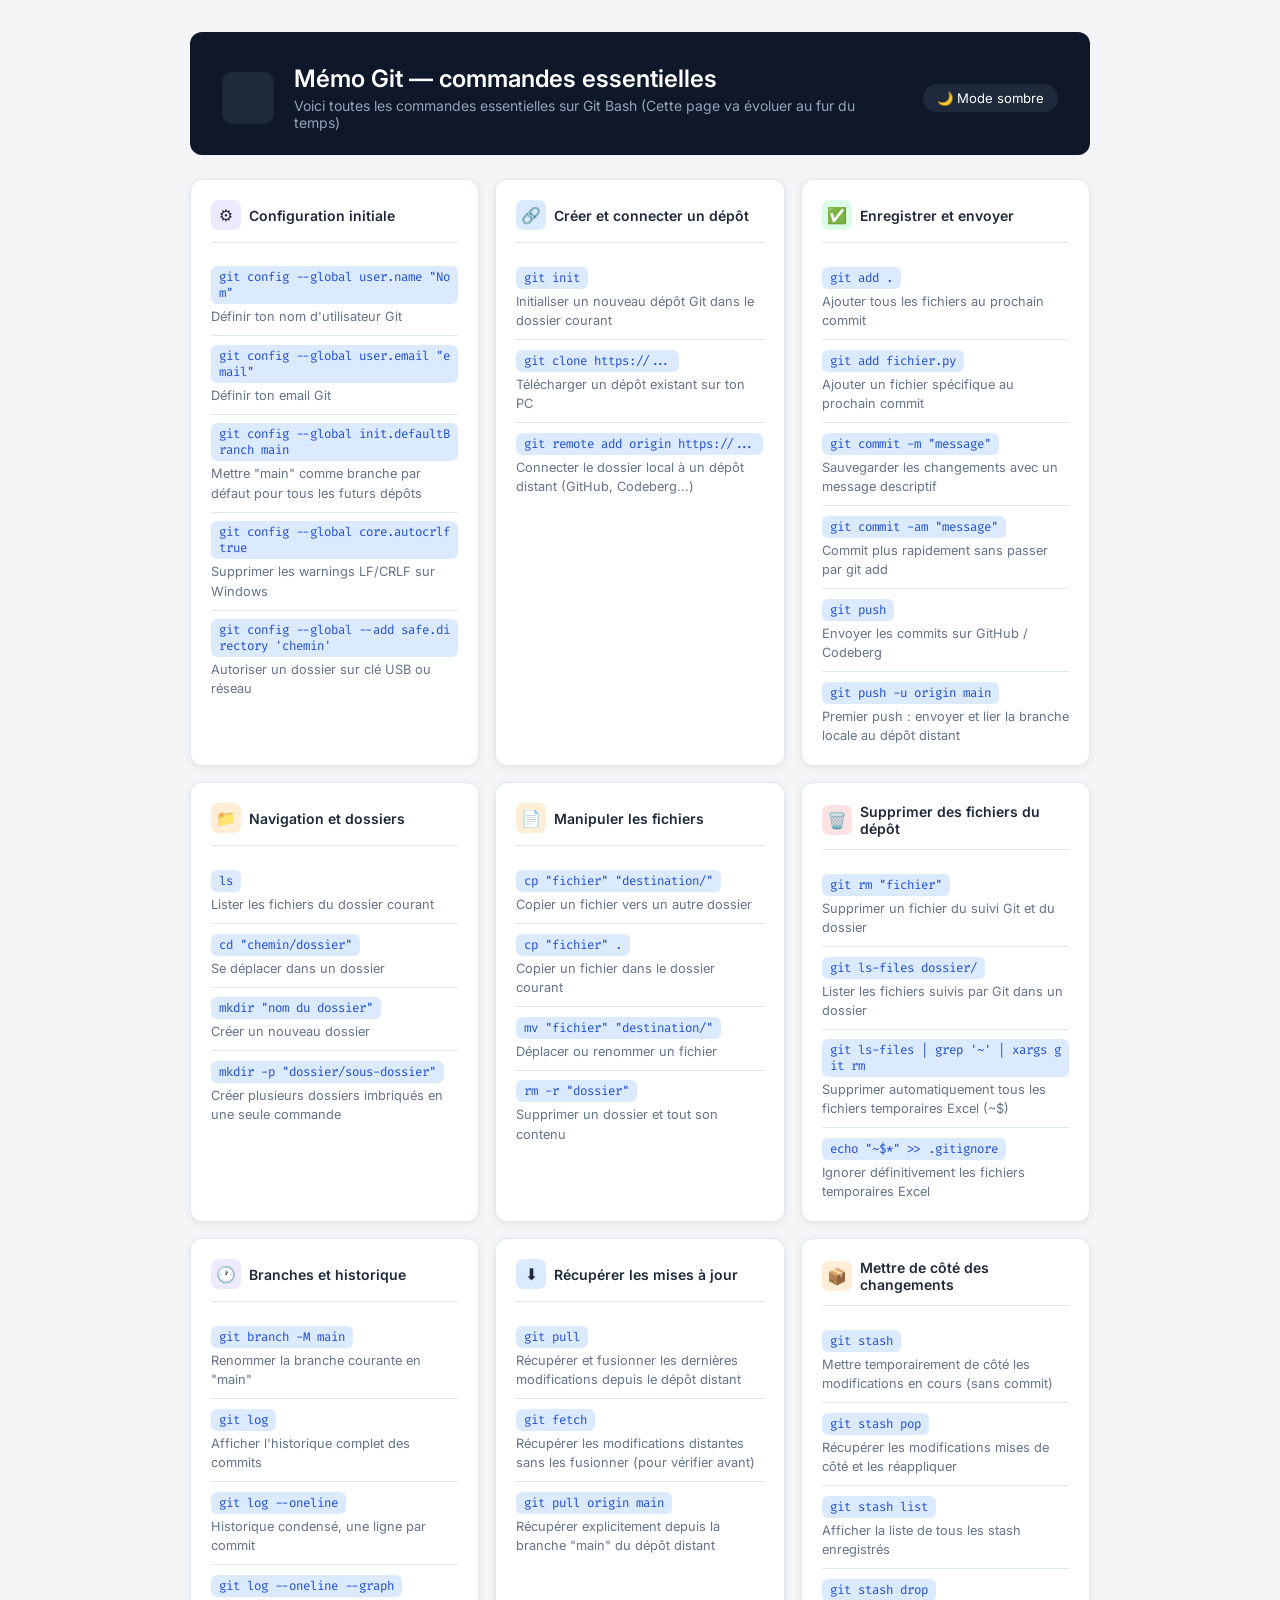
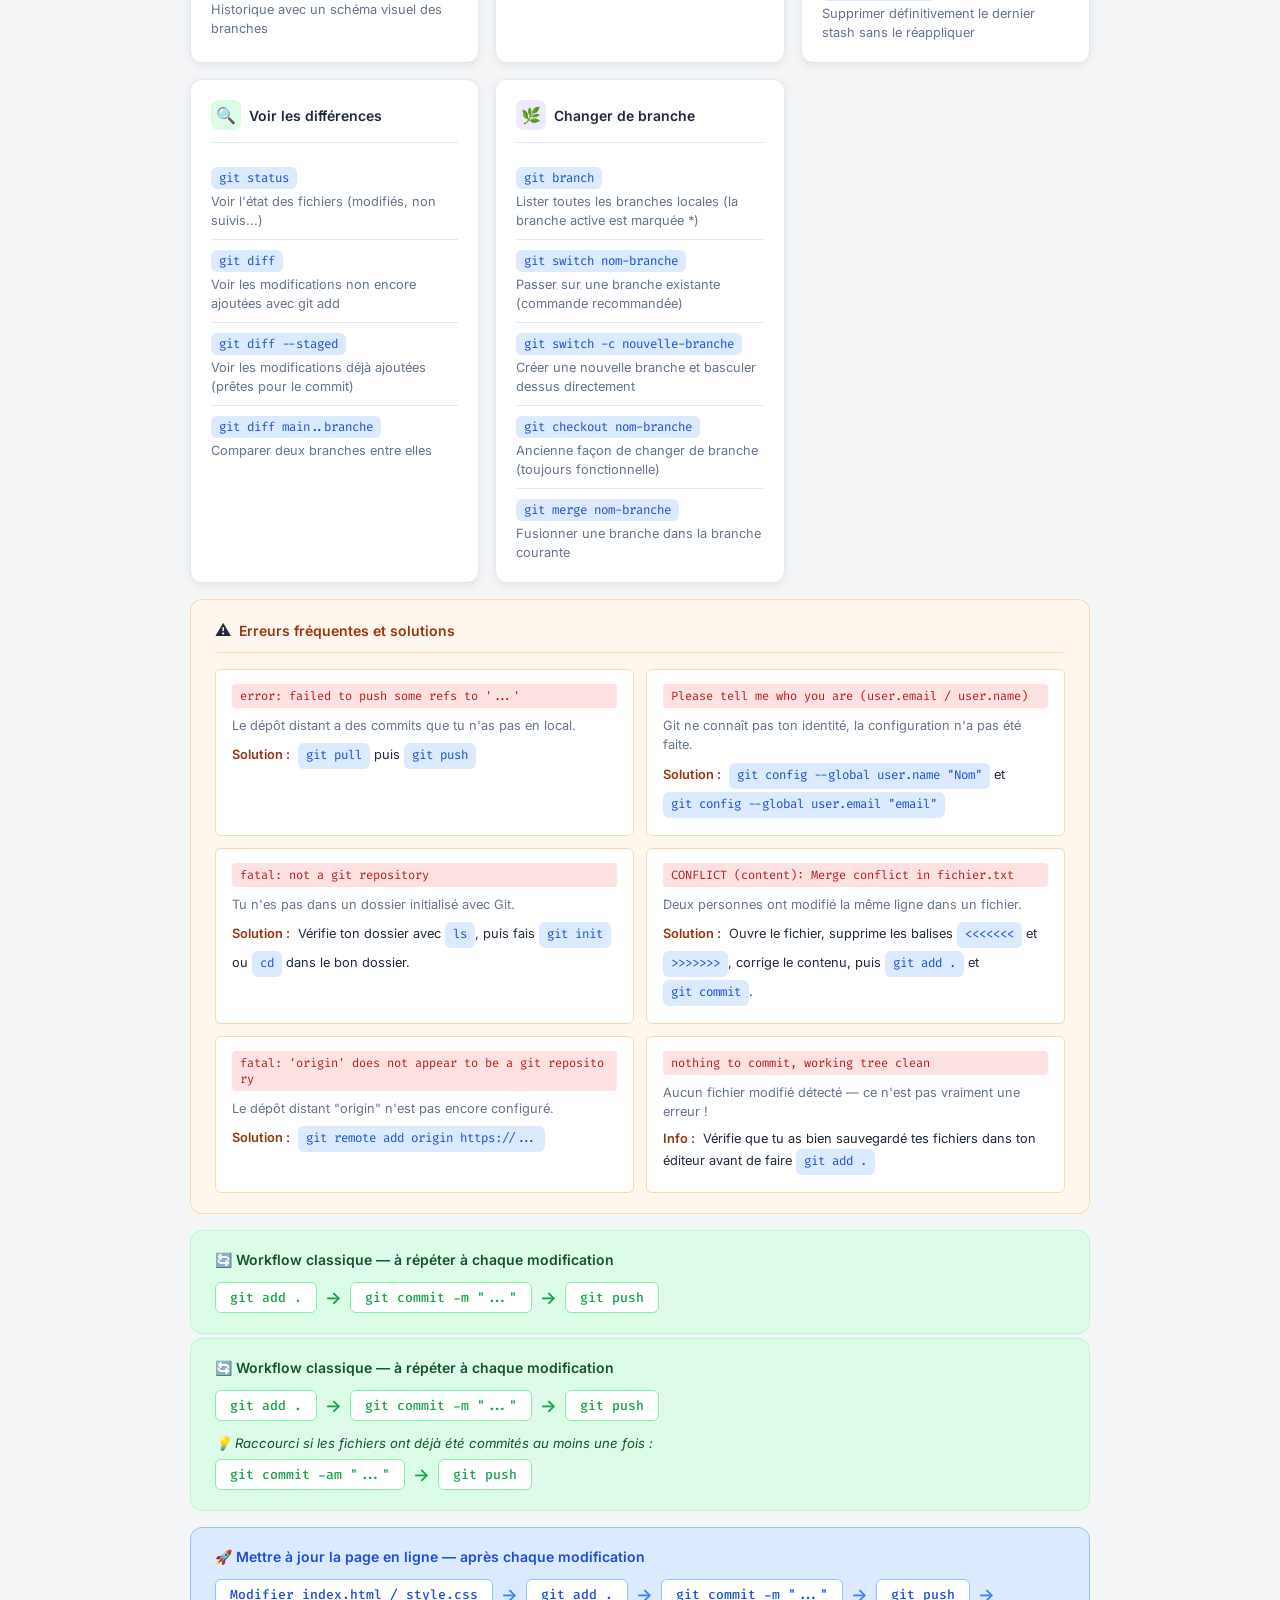
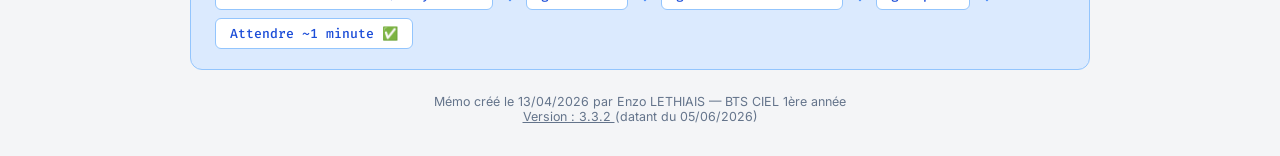
==== commit 43b88f28: "version 3.3.2" ====
--- a/Dark mode incorporé/index.html
+++ b/Dark mode incorporé/index.html
@@ -443,6 +443,24 @@
     </div>
   </div>
 
+  <div class="workflow">
+    <h3>🔄 Workflow classique — à répéter à chaque modification</h3>
+    <div class="workflow-steps">
+      <span class="step">git add .</span>
+      <span class="arrow">→</span>
+      <span class="step">git commit -m "..."</span>
+      <span class="arrow">→</span>
+      <span class="step">git push</span>
+    </div>
+    <div class="workflow-tip">
+      💡 Raccourci si les fichiers ont déjà été commités au moins une fois :
+    </div>
+    <div class="workflow-steps" style="margin-top: 0.5rem;">
+      <span class="step">git commit -am "..."</span>
+      <span class="arrow">→</span>
+      <span class="step">git push</span>
+    </div>
+  </div>
 
   <!-- ======================================================
        WORKFLOW MISE EN LIGNE
@@ -468,7 +486,7 @@
   ======================================================= -->
   <div class="footer">
     Mémo créé le 13/04/2026 par Enzo LETHIAIS — BTS CIEL 1ère année<br>
-    <u> Version : 3.2.2 </u> <li>(datant du 05/06/2026)</li>
+    <u> Version : 3.3.2 </u> <span>(datant du 05/06/2026)</span>
   </div>
 
 </div>
--- a/Dark mode incorporé/style.css
+++ b/Dark mode incorporé/style.css
@@ -249,6 +249,14 @@
   gap: 6px;
 }
 
+.workflow-tip {
+  font-size: 0.82rem;
+  color: var(--green-text);
+  margin-top: 0.875rem;
+  margin-bottom: 0.25rem;
+  font-style: italic;
+}
+
 /* Étapes du workflow en ligne */
 .workflow-steps {
   display: flex;
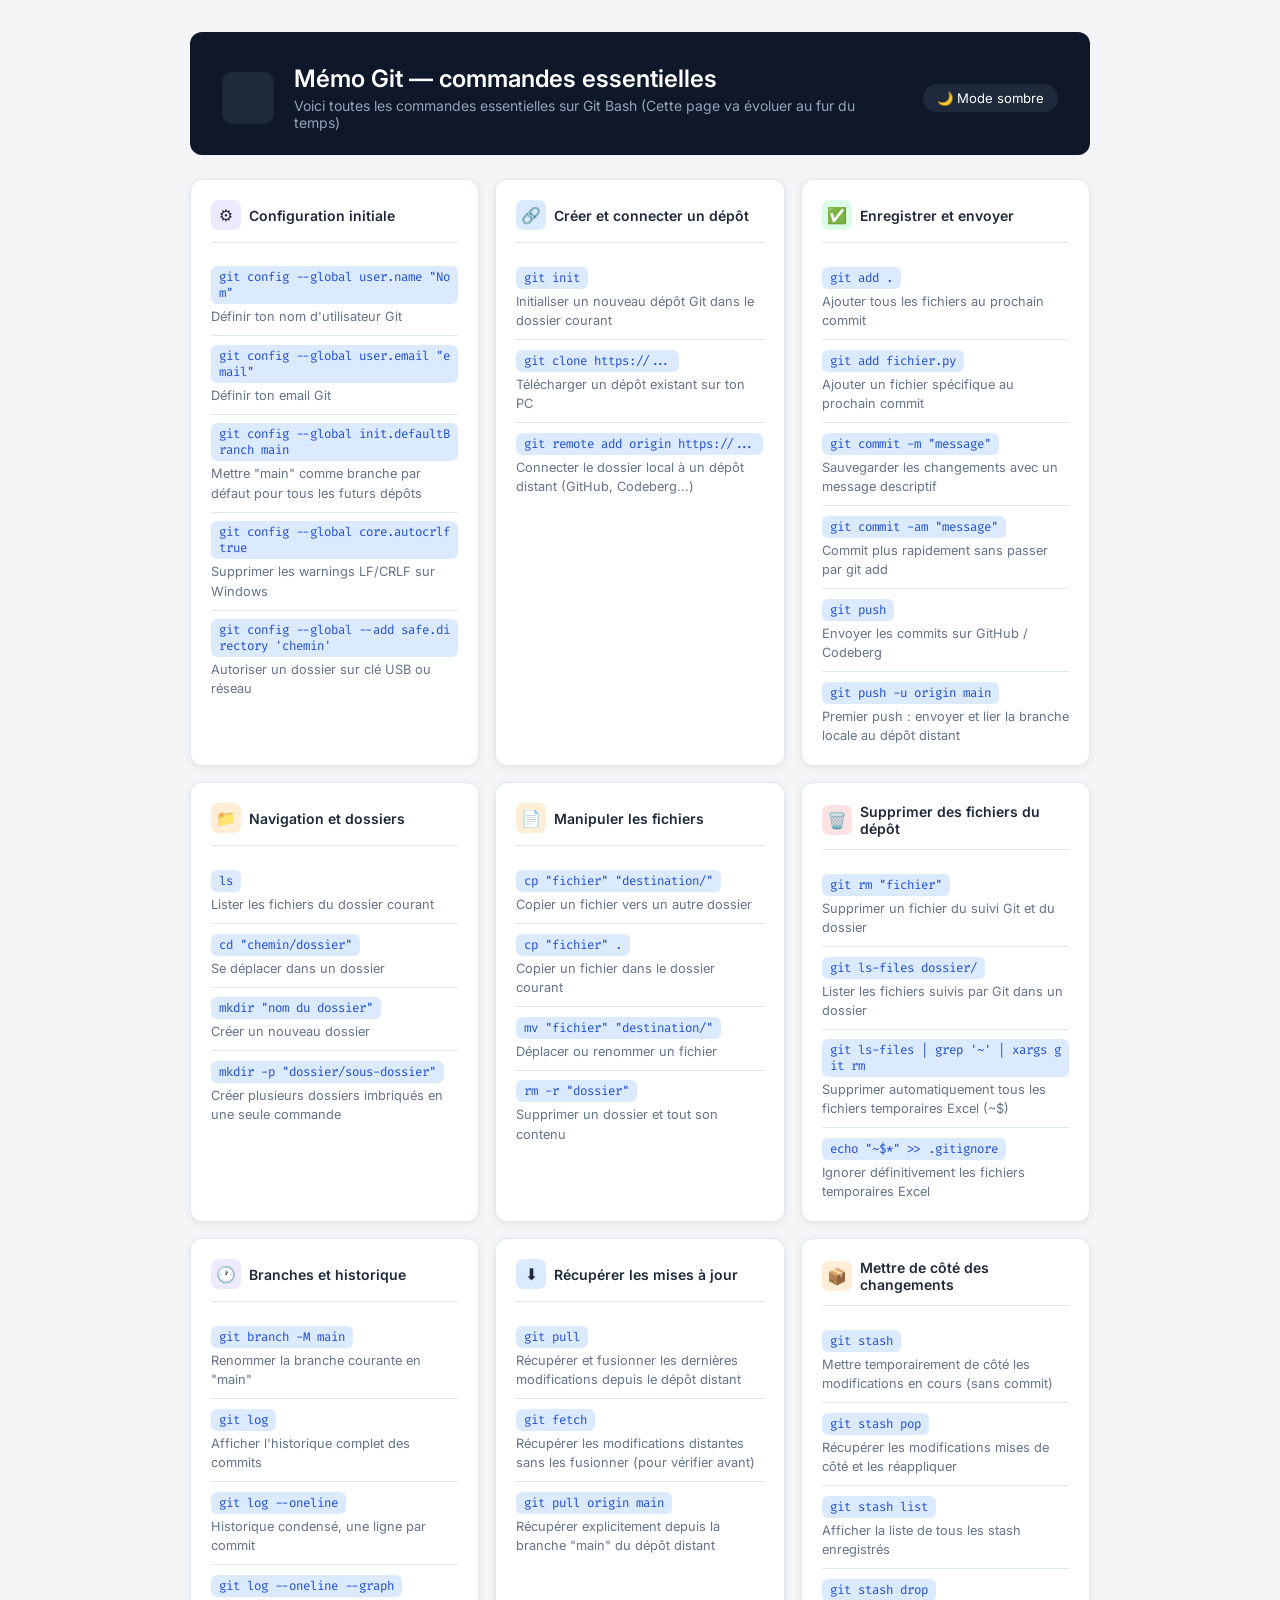
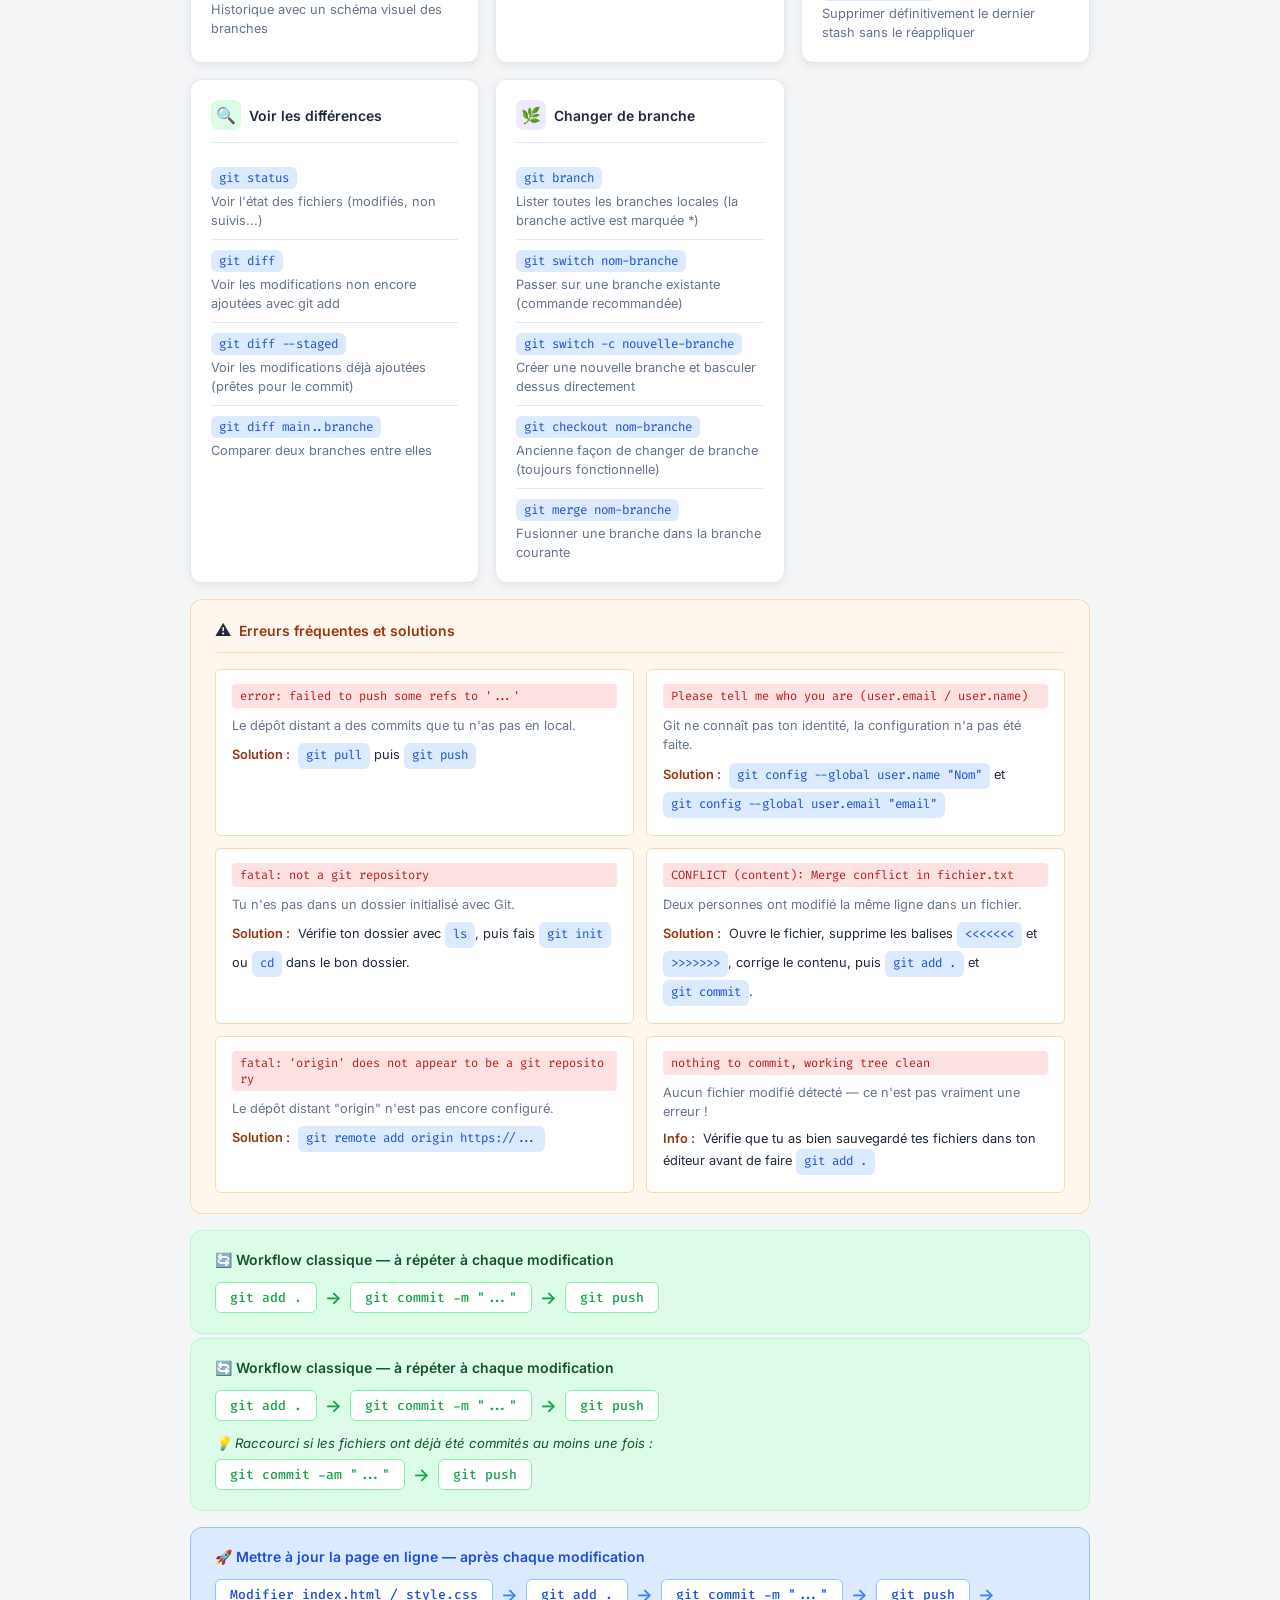
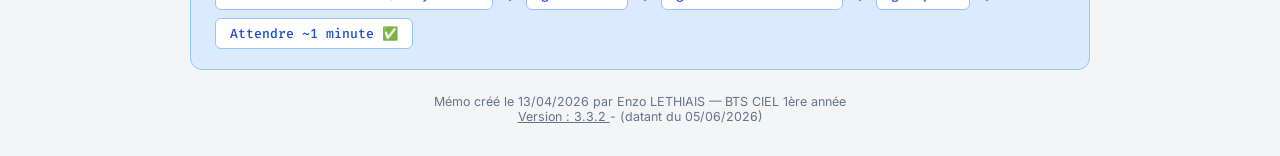
==== commit efc69e8f: "...." ====
--- a/Dark mode incorporé/index.html
+++ b/Dark mode incorporé/index.html
@@ -486,7 +486,7 @@
   ======================================================= -->
   <div class="footer">
     Mémo créé le 13/04/2026 par Enzo LETHIAIS — BTS CIEL 1ère année<br>
-    <u> Version : 3.3.2 </u> <span>(datant du 05/06/2026)</span>
+    <u> Version : 3.3.2 </u> <span> - (datant du 05/06/2026)</span>
   </div>
 
 </div>
